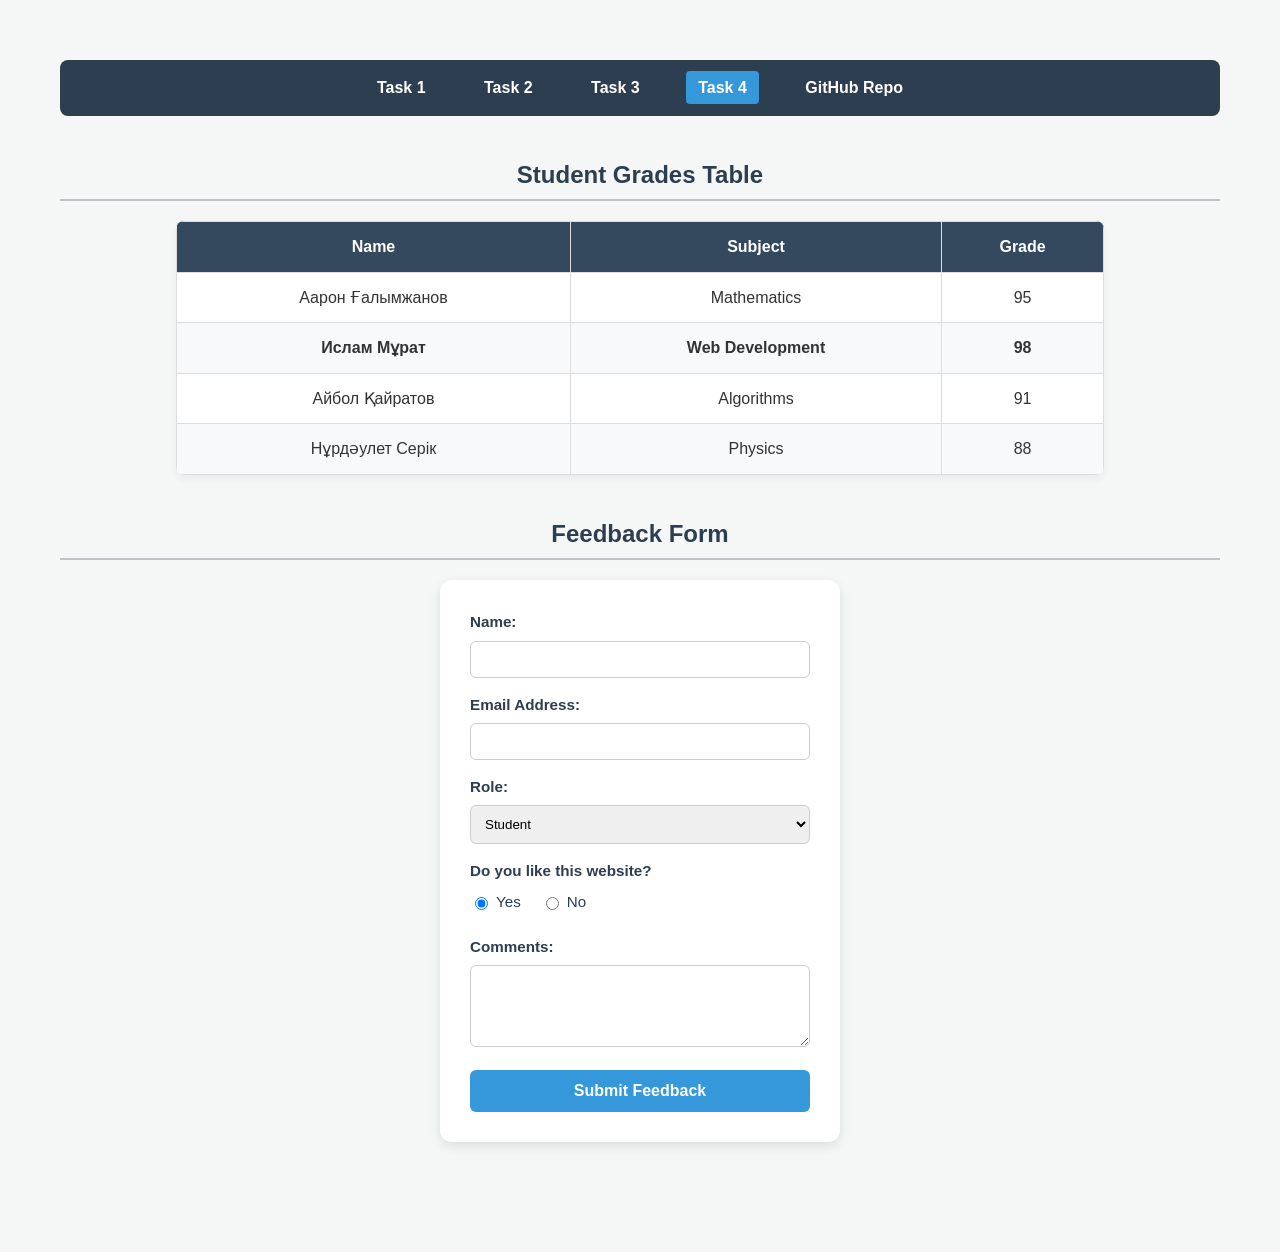
==== task4.html @ da768510 "update" ====
<!DOCTYPE html>
<html lang="en">
<head>
    <meta charset="UTF-8">
    <meta name="viewport" content="width=device-width, initial-scale=1.0">
    <title>Task 4 - Table and Form</title>
    <link rel="stylesheet" href="styles.css">
</head>
<body>

    <nav class="navbar">
        <a href="index.html">Task 1</a>
        <a href="task2.html">Task 2</a>
        <a href="task3.html">Task 3</a>
        <a href="task4.html" class="active">Task 4</a>
        <a href="https://github.com/erdan-dotcom/assignment1_web" target="_blank">GitHub Repo</a>
    </nav>

    <h2 id="table-heading">Student Grades Table</h2>
    
    <table class="grades-table">
        <thead>
            <tr>
                <th>Name</th>
                <th>Subject</th>
                <th>Grade</th>
            </tr>
        </thead>
        <tbody>
            <tr>
                <td>Аарон Ғалымжанов</td>
                <td>Mathematics</td>
                <td>95</td>
            </tr>
            <tr class="highlight-row">
                <td>Ислам Мұрат</td>
                <td>Web Development</td>
                <td>98</td>
            </tr>
            <tr>
                <td>Айбол Қайратов</td>
                <td>Algorithms</td>
                <td>91</td>
            </tr>
            <tr>
                <td>Нұрдәулет Серік</td>
                <td>Physics</td>
                <td>88</td>
            </tr>
        </tbody>
    </table>

    <h2 id="form-heading">Feedback Form</h2>

    <div class="form-container">
        <form class="feedback-form" id="main-form">
            <label for="name">Name:</label>
            <input type="text" id="name" name="name" required>

            <label for="email">Email Address:</label>
            <input type="email" id="email" name="email" required>

            <label for="role">Role:</label>
            <select id="role" name="role">
                <option value="student">Student</option>
                <option value="teacher">Teacher</option>
                <option value="other">Other</option>
            </select>

            <label>Do you like this website?</label>
            <div class="radio-group">
                <label><input type="radio" name="like" value="yes" checked> Yes</label>
                <label><input type="radio" name="like" value="no"> No</label>
            </div>

            <label for="comments">Comments:</label>
            <textarea id="comments" name="comments" rows="4"></textarea>

            <button type="submit" class="submit-btn">Submit Feedback</button>
        </form>
    </div>

</body>
</html>
---- styles.css ----
body {
    background-color: #f4f7f6;
    font-family: Arial, sans-serif;
    font-size: 16px;
    color: #333333;
    line-height: 1.6;
    margin: 40px;
    padding: 20px;
}

.navbar {
    background-color: #2c3e50;
    padding: 15px;
    border-radius: 8px;
    margin-bottom: 30px;
    text-align: center;
}

.navbar a {
    color: #ffffff;
    text-decoration: none;
    margin: 0 15px;
    font-weight: bold;
    padding: 8px 12px;
    border-radius: 4px;
    transition: background 0.3s ease;
}

.navbar a:hover, .navbar a.active {
    background-color: #3498db;
    color: #ffffff;
    text-decoration: none;
}

#main-title {
    color: #2c3e50;
    text-align: center;
    font-size: 2.5rem;
    margin-bottom: 10px;
}

h2 {
    color: #34495e;
    border-bottom: 2px solid #bdc3c7;
    padding-bottom: 5px;
    margin-top: 30px;
}

p {
    margin-bottom: 15px;
}

.profile-card {
    background-color: #ffffff;
    border: 2px solid #e0e0e0;
    border-radius: 12px;
    padding: 20px;
    max-width: 320px;
    margin: 30px auto;
    text-align: center;
    box-shadow: 0 4px 8px rgba(0, 0, 0, 0.1);
}

.profile-img {
    max-width: 120px;
    border-radius: 50%;
    border: 3px solid #3498db;
    margin-bottom: 15px;
}

.group-text {
    font-weight: bold;
    color: #7f8c8d;
}

ol, ul {
    background: #ffffff;
    padding: 20px 20px 20px 40px;
    border-radius: 8px;
    border: 1px solid #dcdde1;
}

li {
    margin-bottom: 8px;
}


.site-header {
    background-color: #34495e;
    color: #ffffff;
    padding: 20px;
    text-align: center;
    border-radius: 8px;
    margin-bottom: 20px;
}

.main-container {
    margin-bottom: 20px;
}

.sidebar {
    float: left;
    width: 25%;
    background-color: #ffffff;
    padding: 20px;
    border: 1px solid #dcdde1;
    border-radius: 8px;
    box-shadow: 0 2px 4px rgba(0, 0, 0, 0.05);
    box-sizing: border-box;
}

.aside-content {
    float: right;
    width: 72%;
    background-color: #ffffff;
    padding: 20px;
    border: 1px solid #dcdde1;
    border-radius: 8px;
    box-shadow: 0 2px 4px rgba(0, 0, 0, 0.05);
    box-sizing: border-box;
}

.clear {
    clear: both;
}

.site-footer {
    background-color: #2c3e50;
    color: #ffffff;
    text-align: center;
    padding: 15px;
    border-radius: 8px;
}

.sidebar ul {
    list-style: none;
    padding: 0;
    margin: 0;
    background: transparent;
    border: none;
}

.sidebar li {
    margin-bottom: 10px;
}

.sidebar a {
    color: #2980b9;
    text-decoration: none;
}

.sidebar a:hover {
    text-decoration: underline;
}


.tribute-container {
    max-width: 800px;
    margin: 0 auto;
    background: #ffffff;
    padding: 40px;
    border-radius: 12px;
    box-shadow: 0 4px 15px rgba(0, 0, 0, 0.08);
    font-family: 'Roboto', sans-serif;
}

.tribute-header {
    text-align: center;
    background: linear-gradient(135deg, #2c3e50, #34495e);
    color: white;
    padding: 30px;
    border-radius: 8px;
    margin-bottom: 30px;
}

.tribute-header h1 {
    font-family: 'Merriweather', serif;
    font-size: 2.5rem;
    margin-bottom: 10px;
}

.tribute-header h2 {
    font-weight: 400;
    font-size: 1.3rem;
    color: #ffffff; 
    margin-bottom: 5px;
    border: none;
}

.tribute-header h3 {
    font-size: 1rem;
    opacity: 0.8;
}

.image-container {
    text-align: center;
    margin-bottom: 30px;
}

.tribute-img {
    max-width: 100%;
    height: auto;
    border-radius: 8px;
    box-shadow: 0 4px 10px rgba(0, 0, 0, 0.15);
}

.img-caption {
    font-style: italic;
    color: #666;
    margin-top: 10px;
    font-size: 0.9rem;
}

.tribute-section {
    margin-bottom: 30px;
}

.tribute-section h3 {
    font-family: 'Merriweather', serif;
    color: #2c3e50;
    border-bottom: 2px solid #ecf0f1;
    padding-bottom: 8px;
    margin-bottom: 15px;
}

.tribute-section p, .tribute-section li {
    line-height: 1.7;
    color: #444;
    margin-bottom: 10px;
}

.tribute-section ol, .tribute-section ul {
    background: #fdfdfd;
    border: 1px solid #eaeaea;
    padding: 20px 20px 20px 40px;
    border-radius: 6px;
}

.tribute-footer-links {
    text-align: center;
    margin-top: 40px;
    padding-top: 20px;
    border-top: 1px solid #eaeaea;
}

.btn {
    display: inline-block;
    background-color: #3498db;
    color: white;
    padding: 12px 25px;
    border-radius: 25px;
    text-decoration: none;
    font-weight: bold;
    margin: 15px 0;
    transition: background 0.3s ease, transform 0.2s ease;
}


.reference-links {
    font-size: 0.9rem;
    color: #666;
    margin-top: 10px;
}


#table-heading, #form-heading {
    text-align: center;
    color: #2c3e50;
    margin-top: 40px;
    margin-bottom: 20px;
}

.grades-table {
    width: 80%;
    margin: 0 auto 40px auto;
    border-collapse: collapse;
    background-color: #ffffff;
    box-shadow: 0 4px 8px rgba(0, 0, 0, 0.05);
    border-radius: 8px;
    overflow: hidden;
}

.grades-table th {
    background-color: #34495e;
    color: #ffffff;
    padding: 12px;
    border: 1px solid #dddddd;
    text-align: center;
}

.grades-table td {
    padding: 12px;
    border: 1px solid #dddddd;
    text-align: center;
    color: #333333;
}

.grades-table tr:nth-child(even) {
    background-color: #f8f9fa;
}

.grades-table .highlight-row {
    background-color: #d4edda;
    font-weight: bold;
}

.form-container {
    display: flex;
    justify-content: center;
    margin-bottom: 50px;
}

.feedback-form {
    background-color: #ffffff;
    width: 400px;
    padding: 30px;
    border-radius: 12px;
    box-shadow: 0 4px 12px rgba(0, 0, 0, 0.1);
    box-sizing: border-box;
}

.feedback-form label {
    display: block;
    margin-bottom: 6px;
    font-weight: bold;
    color: #2c3e50;
    font-size: 0.95rem;
}

.feedback-form input[type="text"],
.feedback-form input[type="email"],
.feedback-form select,
.feedback-form textarea {
    width: 100%;
    padding: 10px;
    margin-bottom: 15px;
    border: 1px solid #ccc;
    border-radius: 6px;
    box-sizing: border-box;
    font-family: inherit;
}

.radio-group {
    margin-bottom: 15px;
    display: flex;
    gap: 20px;
}

.radio-group label {
    font-weight: normal;
    display: inline-flex;
    align-items: center;
    gap: 5px;
    cursor: pointer;
}

.submit-btn {
    width: 100%;
    background-color: #3498db;
    color: white;
    border: none;
    padding: 12px;
    border-radius: 6px;
    font-size: 1rem;
    font-weight: bold;
    cursor: pointer;
    transition: background-color 0.3s ease;
}

.submit-btn:hover {
    background-color: #2980b9;
}
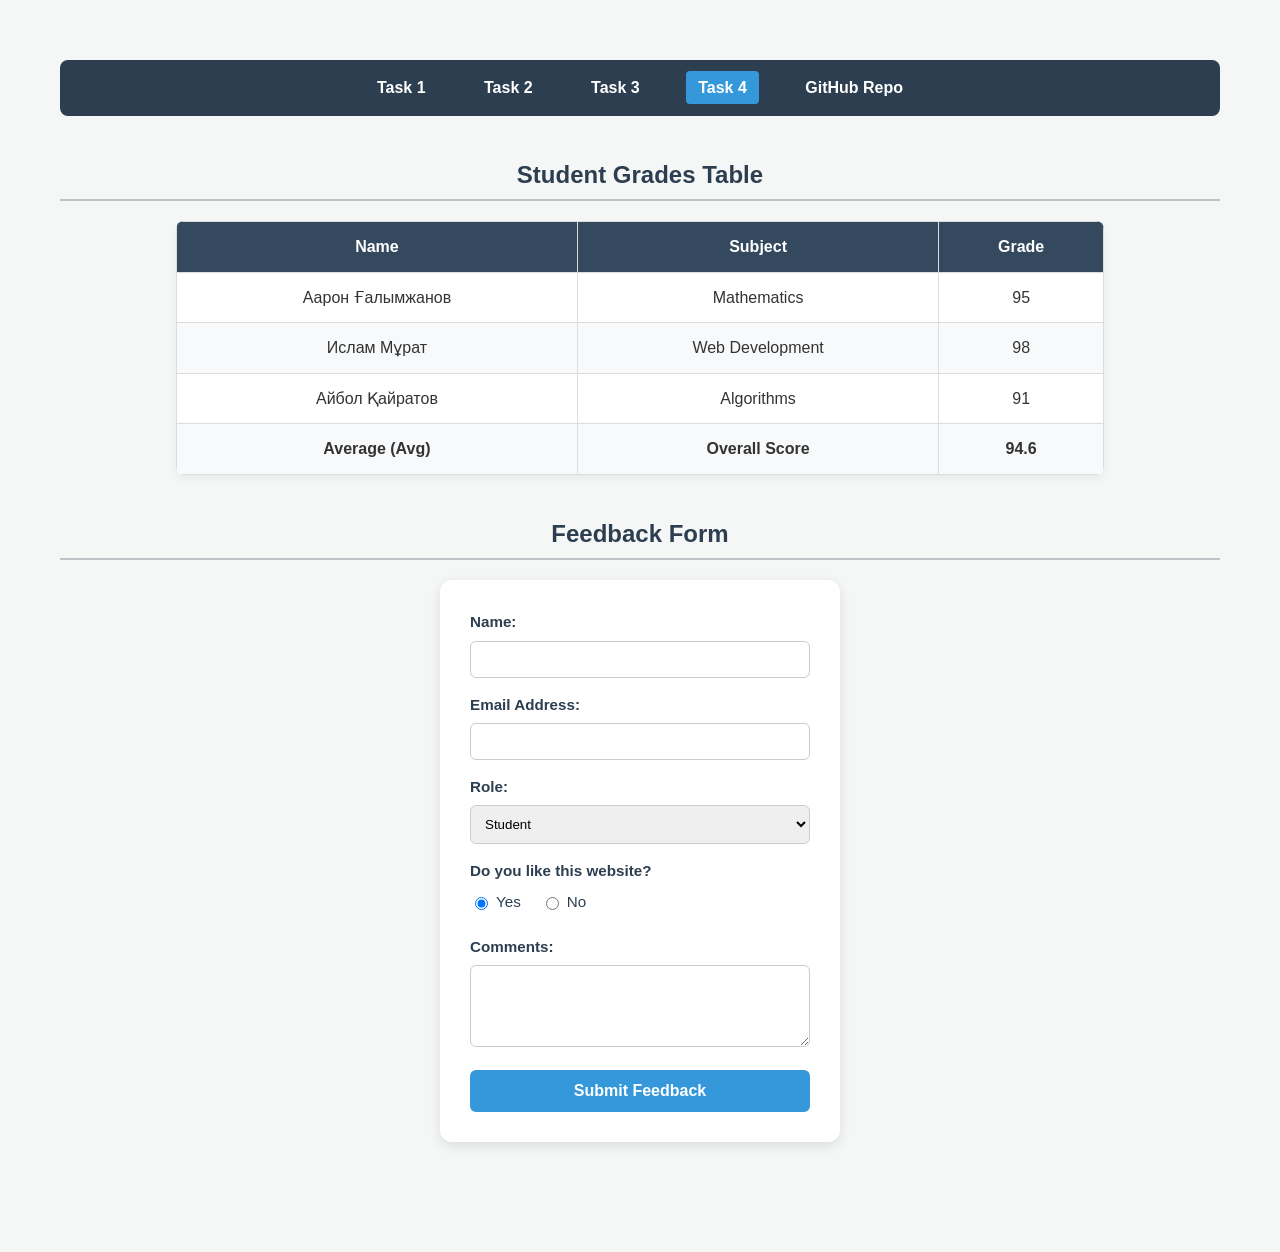
==== commit b4f35da7: "update" ====
--- a/task4.html
+++ b/task4.html
@@ -19,36 +19,36 @@
     <h2 id="table-heading">Student Grades Table</h2>
     
     <table class="grades-table">
-        <thead>
-            <tr>
-                <th>Name</th>
-                <th>Subject</th>
-                <th>Grade</th>
-            </tr>
-        </thead>
-        <tbody>
-            <tr>
-                <td>Аарон Ғалымжанов</td>
-                <td>Mathematics</td>
-                <td>95</td>
-            </tr>
-            <tr class="highlight-row">
-                <td>Ислам Мұрат</td>
-                <td>Web Development</td>
-                <td>98</td>
-            </tr>
-            <tr>
-                <td>Айбол Қайратов</td>
-                <td>Algorithms</td>
-                <td>91</td>
-            </tr>
-            <tr>
-                <td>Нұрдәулет Серік</td>
-                <td>Physics</td>
-                <td>88</td>
-            </tr>
-        </tbody>
-    </table>
+    <thead>
+        <tr>
+            <th>Name</th>
+            <th>Subject</th>
+            <th>Grade</th>
+        </tr>
+    </thead>
+    <tbody>
+        <tr>
+            <td>Аарон Ғалымжанов</td>
+            <td>Mathematics</td>
+            <td>95</td>
+        </tr>
+        <tr>
+            <td>Ислам Мұрат</td>
+            <td>Web Development</td>
+            <td>98</td>
+        </tr>
+        <tr>
+            <td>Айбол Қайратов</td>
+            <td>Algorithms</td>
+            <td>91</td>
+        </tr>
+        <tr class="highlight-row">
+            <td>Average (Avg)</td>
+            <td>Overall Score</td>
+            <td>94.6</td>
+        </tr>
+    </tbody>
+</table>
 
     <h2 id="form-heading">Feedback Form</h2>
 
--- a/styles.css
+++ b/styles.css
@@ -84,7 +84,6 @@
     margin-bottom: 8px;
 }
 
-
 .site-header {
     background-color: #34495e;
     color: #ffffff;
@@ -152,7 +151,6 @@
 .sidebar a:hover {
     text-decoration: underline;
 }
-
 
 .tribute-container {
     max-width: 800px;
@@ -255,14 +253,12 @@
     transition: background 0.3s ease, transform 0.2s ease;
 }
 
-
 .reference-links {
     font-size: 0.9rem;
     color: #666;
     margin-top: 10px;
 }
 
-
 #table-heading, #form-heading {
     text-align: center;
     color: #2c3e50;
@@ -270,6 +266,7 @@
     margin-bottom: 20px;
 }
 
+/* Стили для таблицы Task 4 */
 .grades-table {
     width: 80%;
     margin: 0 auto 40px auto;
@@ -304,6 +301,7 @@
     font-weight: bold;
 }
 
+/* Стили для формы Task 4 */
 .form-container {
     display: flex;
     justify-content: center;
